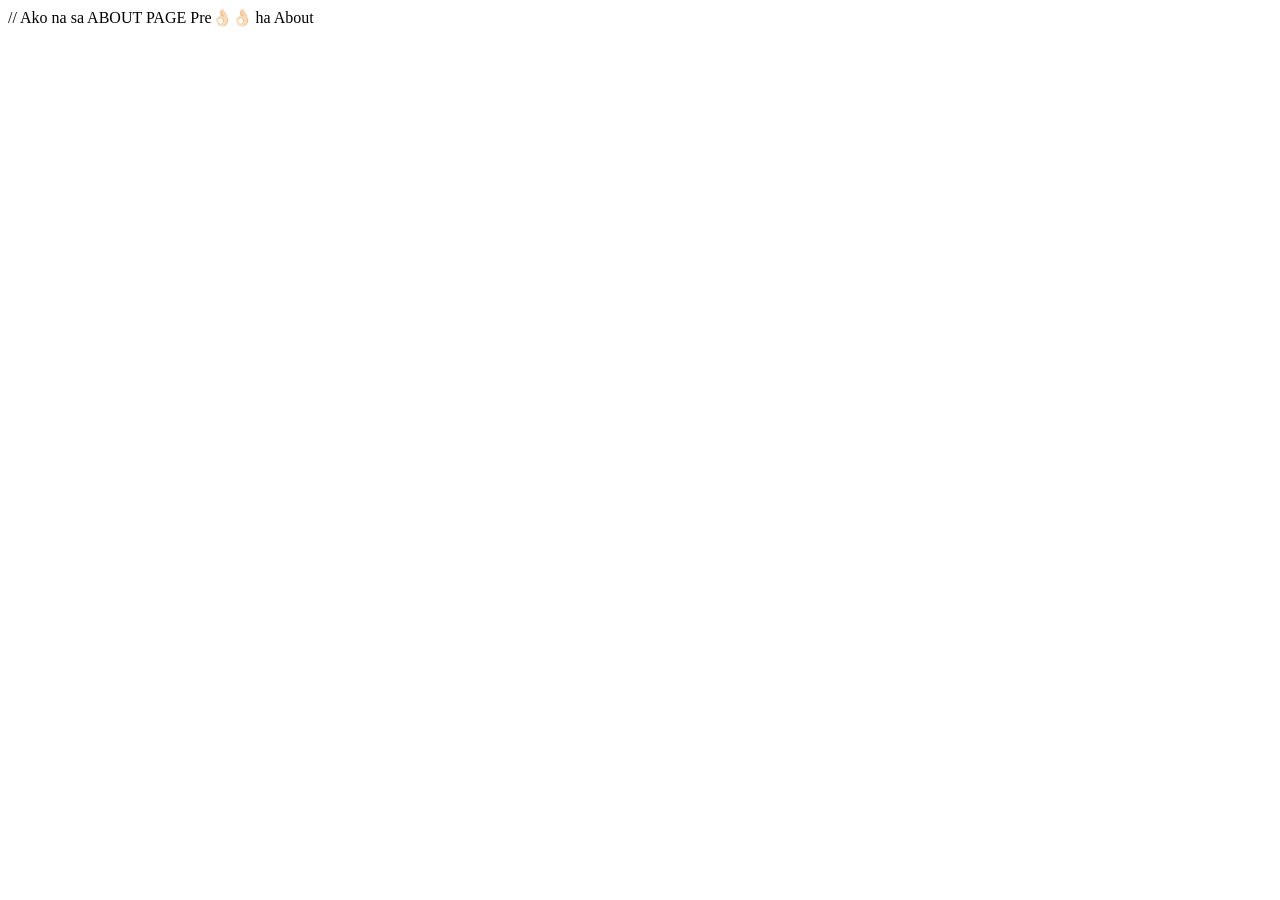
==== about.html @ 109a1067 "minor tweaks" ====
<!DOCTYPE html>
<html lang="en">
<head>
    <meta charset="UTF-8">
    <meta name="viewport" content="width=device-width, initial-scale=1.0">
    <title>About</title>
</head>
// Ako na sa ABOUT PAGE Pre👌🏻👌🏻 ha
<body>
    About
</body>
</html>
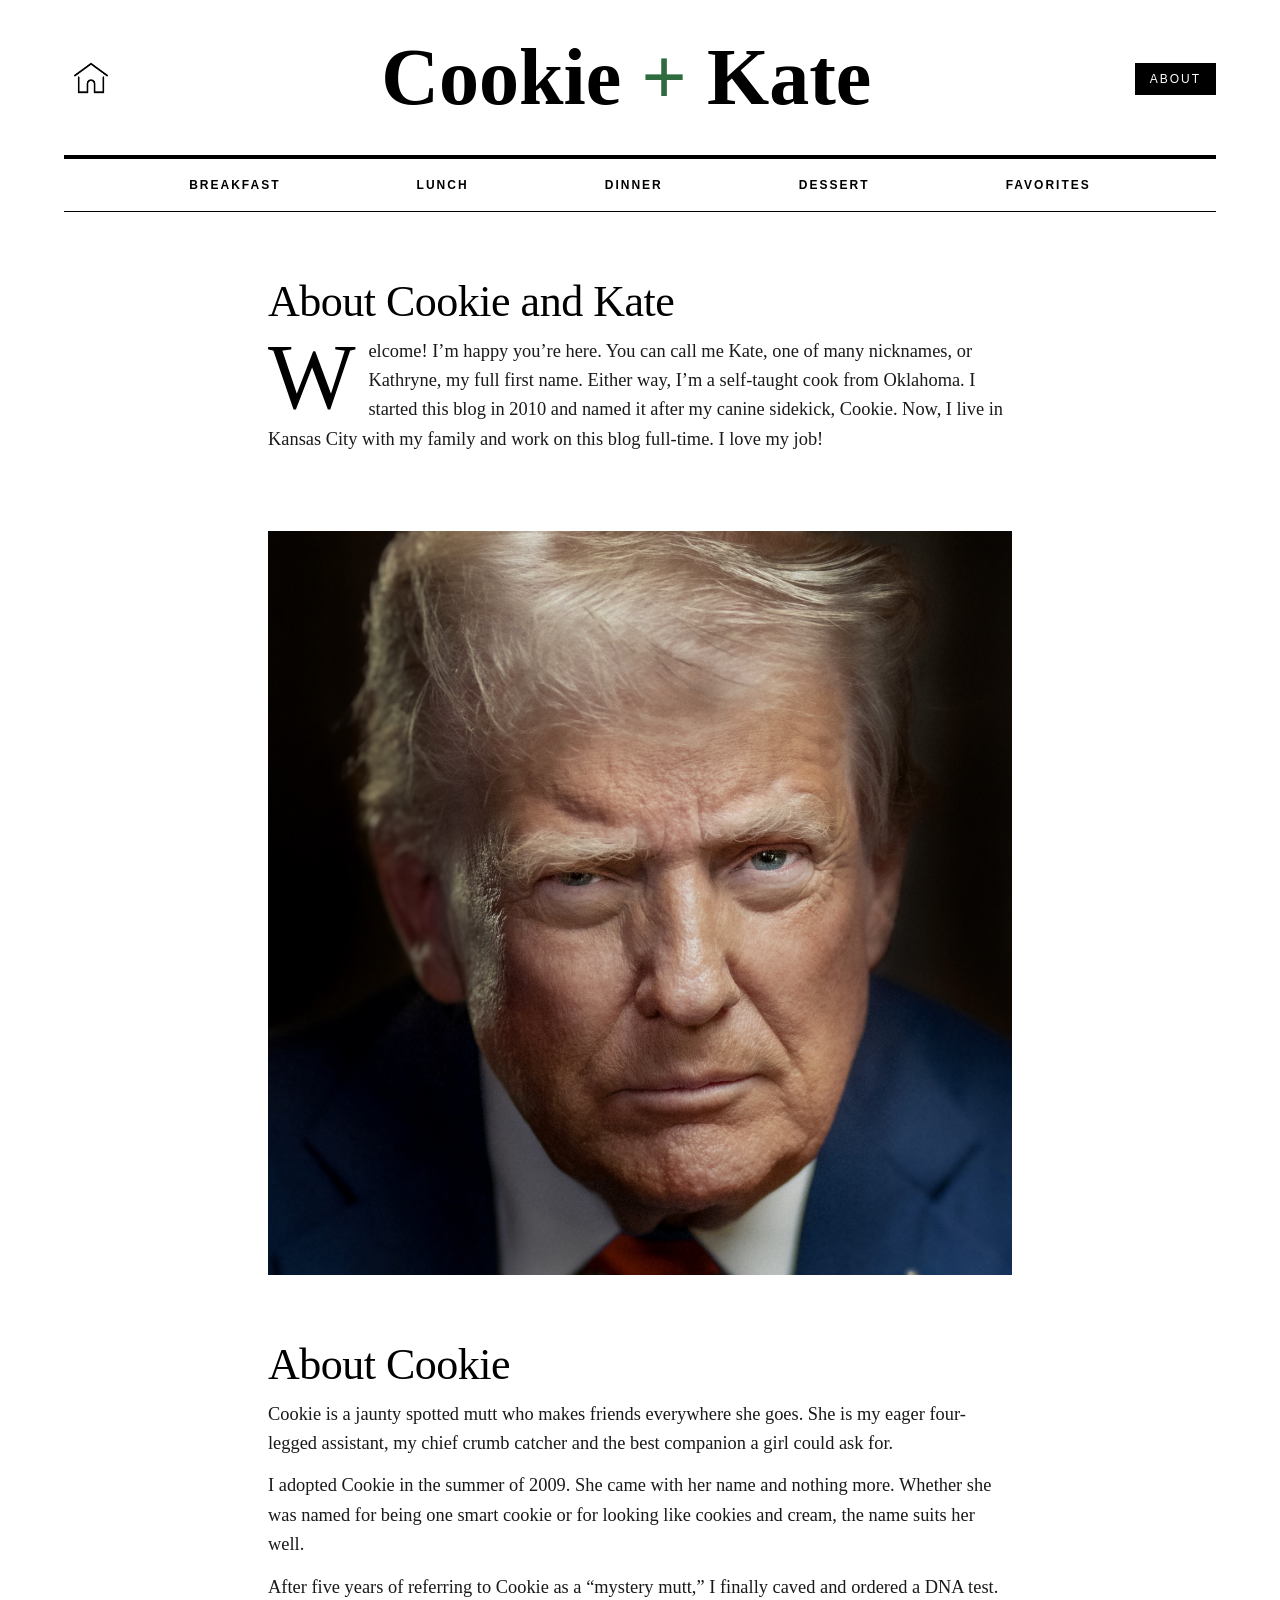
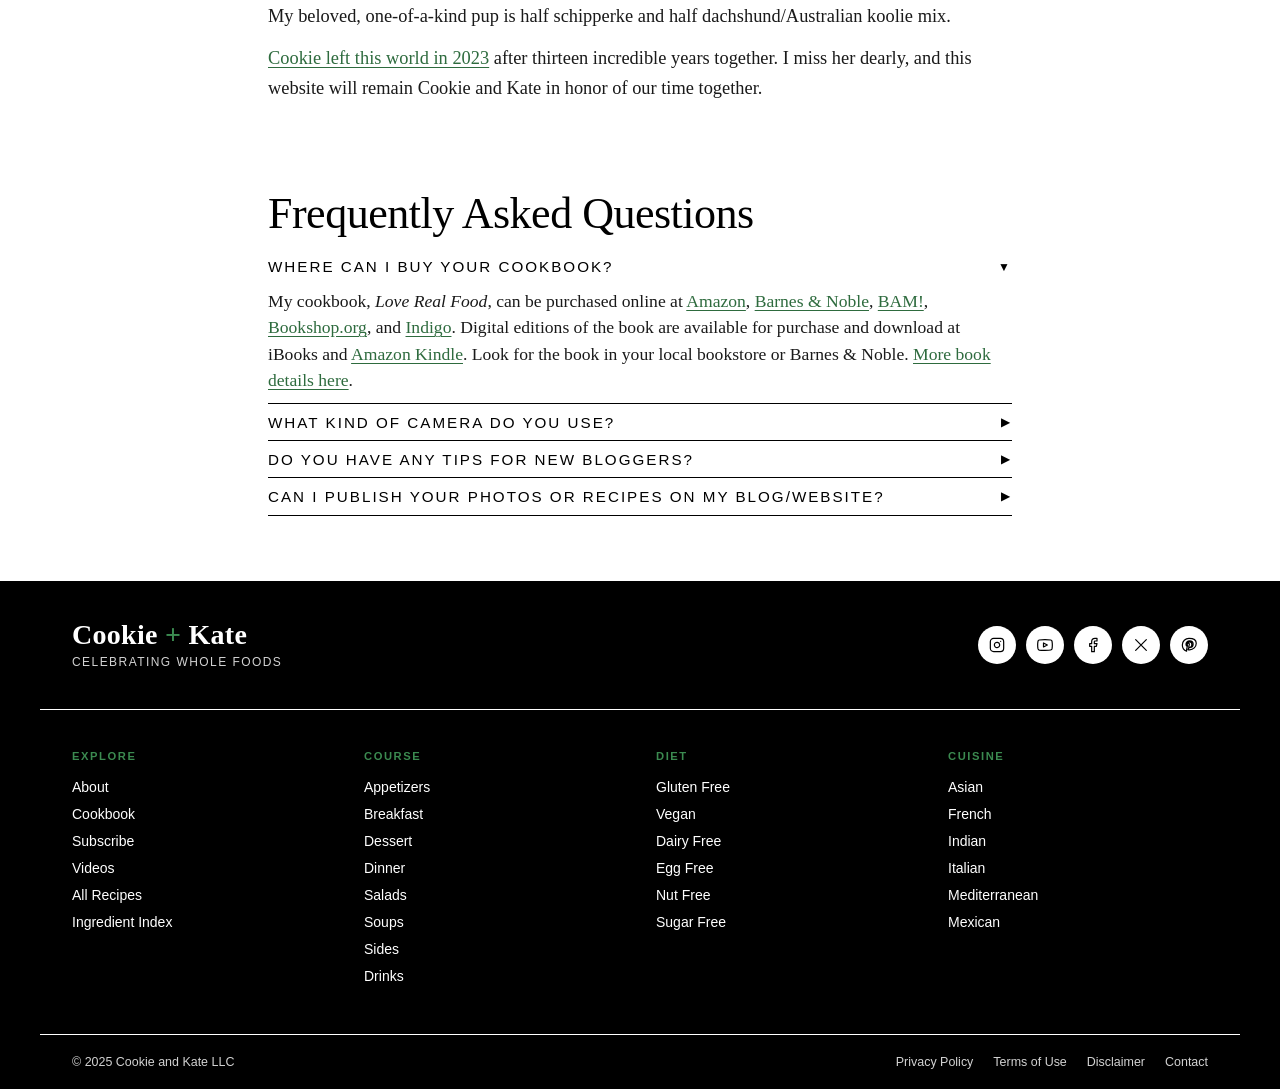
==== commit c3b22dd0: "Created about page, including the styles" ====
--- a/about.html
+++ b/about.html
@@ -4,9 +4,228 @@
     <meta charset="UTF-8">
     <meta name="viewport" content="width=device-width, initial-scale=1.0">
     <title>About</title>
+    <link rel="stylesheet" href="style.css">
+    <link rel="stylesheet" href="about.css">
+    <script src="script.js" defer></script>
 </head>
-// Ako na sa ABOUT PAGE Pre👌🏻👌🏻 ha
 <body>
-    About
+    <nav>
+        <div>
+            <div class="upper">
+                <div class="left">
+                    <img class="mobile-menu icon" src="/assets/icons/menu.png">
+                    <a href="/index.html">
+                        <img class="home-btn icon" src="/assets/icons/home.png">
+                    </a>
+                </div>
+                <a href="/index.html">
+                    <div class="title serif">Cookie <span>+</span> Kate</div>
+                </a>
+                <div class="right">
+                    <a class="button about-btn" href="about.html">About</a>
+                </div>
+            </div>
+            <div class="lower sans-serif">
+                <a href="#">Breakfast</a>
+                <a href="#">Lunch</a>
+                <a href="#">Dinner</a>
+                <a href="#">Dessert</a>
+                <a href="#">Favorites</a>
+                <div class="mobile-dropdown">
+                    <a href="#">About</a>
+                    <a href="#">Breakfast</a>
+                    <a href="#">Lunch</a>
+                    <a href="#">Dinner</a>
+                    <a href="#">Dessert</a>
+                    <a href="#">Favorites</a>
+                    <span></span>
+                </div>
+            </div>
+        </div>
+    </nav>
+
+    <main class="about-page-wrapper">
+        <section class="about-main-section">
+            <h1 class="serif about-heading">About Cookie and Kate</h1>
+            <p class="body-text about-intro">
+                <span class="about-dropcap">W</span>elcome! I’m happy you’re here. You can call me Kate, one of many nicknames, or Kathryne, my full first name. Either way, I’m a self-taught cook from Oklahoma. I started this blog in 2010 and named it after my canine sidekick, Cookie. Now, I live in Kansas City with my family and work on this blog full-time. I love my job!
+            </p>
+        </section>
+
+        <img src="assets/images/trump.jpg">
+
+        <section class="about-main-section">
+            <h2 class="serif about-heading">About Cookie</h2>
+            <p class="body-text">Cookie is a jaunty spotted mutt who makes friends everywhere she goes. She is my eager four-legged assistant, my chief crumb catcher and the best companion a girl could ask for.</p>
+            <p class="body-text">I adopted Cookie in the summer of 2009. She came with her name and nothing more. Whether she was named for being one smart cookie or for looking like cookies and cream, the name suits her well.</p>
+            <p class="body-text">After five years of referring to Cookie as a “mystery mutt,” I finally caved and ordered a DNA test. My beloved, one-of-a-kind pup is half schipperke and half dachshund/Australian koolie mix.</p>
+            <p class="body-text">
+                <a href="#" class="about-green-link">Cookie left this world in 2023</a> after thirteen incredible years together. I miss her dearly, and this website will remain Cookie and Kate in honor of our time together.
+            </p>
+        </section>
+
+        <section class="about-main-section faq-container">
+            <h2 class="serif about-heading">Frequently Asked Questions</h2>
+            
+            <div class="faq-item">
+                <details open>
+                    <summary class="sans-serif faq-header">
+                        Where can I buy your cookbook?
+                        <span class="faq-icon">▼</span>
+                    </summary>
+                    <div class="faq-content body-text">
+                        My cookbook, <em>Love Real Food</em>, can be purchased online at 
+                        <a href="#" class="about-green-link">Amazon</a>, 
+                        <a href="#" class="about-green-link">Barnes & Noble</a>, 
+                        <a href="#" class="about-green-link">BAM!</a>, 
+                        <a href="#" class="about-green-link">Bookshop.org</a>, and 
+                        <a href="#" class="about-green-link">Indigo</a>. 
+                        Digital editions of the book are available for purchase and download at iBooks and 
+                        <a href="#" class="about-green-link">Amazon Kindle</a>. 
+                        Look for the book in your local bookstore or Barnes & Noble. 
+                        <a href="#" class="about-green-link">More book details here</a>.
+                    </div>
+                </details>
+            </div>
+
+            <div class="faq-item">
+                <details>
+                    <summary class="sans-serif faq-header">
+                        What kind of camera do you use?
+                        <span class="faq-icon">▶</span>
+                    </summary>
+                    <div class="faq-content body-text">
+                        I use a professional DSLR camera setup with high-quality prime lenses to capture recipe details.
+                    </div>
+                </details>
+            </div>
+
+            <div class="faq-item">
+                <details>
+                    <summary class="sans-serif faq-header">
+                        Do you have any tips for new bloggers?
+                        <span class="faq-icon">▶</span>
+                    </summary>
+                    <div class="faq-content body-text">
+                        Focus on creating high-quality, authentic content and understanding SEO basics early on!
+                    </div>
+                </details>
+            </div>
+
+            <div class="faq-item">
+                <details>
+                    <summary class="sans-serif faq-header">
+                        Can I publish your photos or recipes on my blog/website?
+                        <span class="faq-icon">▶</span>
+                    </summary>
+                    <div class="faq-content body-text">
+                        Please review our terms of use before republishing content. Generally, an clear link back with credit is required.
+                    </div>
+                </details>
+            </div>
+        </section>
+    </main>
+
+    <footer class="site-footer">
+        <div class="footer-top">
+            <div class="footer-brand">
+                <a href="/" class="footer-logo">Cookie <span class="footer-logo-plus">+</span> Kate</a>
+                <p class="footer-tagline">Celebrating whole foods</p>
+            </div>
+
+            <div class="footer-social">
+                <a href="https://instagram.com" class="social-link" aria-label="Instagram">
+                    <svg xmlns="http://www.w3.org/2000/svg" viewBox="0 0 24 24" fill="none" stroke="currentColor" stroke-width="1.8" stroke-linecap="round" stroke-linejoin="round">
+                    <rect x="2" y="2" width="20" height="20" rx="5" ry="5"/>
+                    <path d="M16 11.37A4 4 0 1 1 12.63 8 4 4 0 0 1 16 11.37z"/>
+                    <line x1="17.5" y1="6.5" x2="17.51" y2="6.5"/>
+                    </svg>
+                </a>
+                <a href="https://youtube.com" class="social-link" aria-label="YouTube">
+                    <svg xmlns="http://www.w3.org/2000/svg" viewBox="0 0 24 24" fill="none" stroke="currentColor" stroke-width="1.8" stroke-linecap="round" stroke-linejoin="round">
+                    <path d="M22.54 6.42a2.78 2.78 0 0 0-1.95-1.96C18.88 4 12 4 12 4s-6.88 0-8.59.46A2.78 2.78 0 0 0 1.46 6.42 29 29 0 0 0 1 12a29 29 0 0 0 .46 5.58A2.78 2.78 0 0 0 3.41 19.6C5.12 20 12 20 12 20s6.88 0 8.59-.46a2.78 2.78 0 0 0 1.95-1.95A29 29 0 0 0 23 12a29 29 0 0 0-.46-5.58z"/>
+                    <polygon points="9.75 15.02 15.5 12 9.75 8.98 9.75 15.02"/>
+                    </svg>
+                </a>
+                <a href="https://facebook.com" class="social-link" aria-label="Facebook">
+                    <svg xmlns="http://www.w3.org/2000/svg" viewBox="0 0 24 24" fill="none" stroke="currentColor" stroke-width="1.8" stroke-linecap="round" stroke-linejoin="round">
+                    <path d="M18 2h-3a5 5 0 0 0-5 5v3H7v4h3v8h4v-8h3l1-4h-4V7a1 1 0 0 1 1-1h3z"/>
+                    </svg>
+                </a>
+                <a href="https://x.com" class="social-link" aria-label="X / Twitter">
+                    <svg xmlns="http://www.w3.org/2000/svg" viewBox="0 0 24 24" fill="none" stroke="currentColor" stroke-width="1.8" stroke-linecap="round" stroke-linejoin="round">
+                    <path d="M4 4l16 16M20 4 4 20"/>
+                    </svg>
+                </a>
+                <a href="https://pinterest.com" class="social-link" aria-label="Pinterest">
+                    <svg xmlns="http://www.w3.org/2000/svg" viewBox="0 0 24 24" fill="none" stroke="currentColor" stroke-width="1.8" stroke-linecap="round" stroke-linejoin="round">
+                    <path d="M12 2C6.48 2 2 6.48 2 12c0 4.24 2.65 7.86 6.39 9.29-.09-.78-.17-1.98.04-2.83.18-.76 1.22-5.17 1.22-5.17s-.31-.62-.31-1.54c0-1.45.84-2.53 1.88-2.53.89 0 1.32.67 1.32 1.47 0 .9-.57 2.24-.87 3.48-.25 1.04.52 1.88 1.54 1.88 1.85 0 3.1-2.37 3.1-5.18 0-2.14-1.44-3.64-3.5-3.64-2.38 0-3.78 1.79-3.78 3.63 0 .72.28 1.49.62 1.91a.25.25 0 0 1 .06.24l-.23.95c-.04.15-.12.18-.28.11-1.04-.49-1.69-2.02-1.69-3.25 0-2.64 1.92-5.07 5.53-5.07 2.9 0 5.16 2.07 5.16 4.83 0 2.88-1.81 5.19-4.33 5.19-.85 0-1.64-.44-1.91-.96l-.52 1.95c-.19.72-.69 1.62-1.03 2.17.78.24 1.6.37 2.46.37 5.52 0 10-4.48 10-10S17.52 2 12 2z"/>
+                    </svg>
+                </a>
+            </div>
+        </div>
+        
+        <div class="footer-nav">
+            <div class="footer-nav-col">
+                <h4 class="footer-nav-heading">Explore</h4>
+                <ul>
+                    <li><a href="/about/">About</a></li>
+                    <li><a href="/love-real-food-cookbook/">Cookbook</a></li>
+                    <li><a href="/subscribe/">Subscribe</a></li>
+                    <li><a href="/videos/">Videos</a></li>
+                    <li><a href="/category/food-recipes/">All Recipes</a></li>
+                    <li><a href="/ingredient-index/">Ingredient Index</a></li>
+                </ul>
+            </div>
+
+            <div class="footer-nav-col">
+                <h4 class="footer-nav-heading">Course</h4>
+                <ul>
+                    <li><a href="/category/food-recipes/appetizers/">Appetizers</a></li>
+                    <li><a href="/category/food-recipes/breakfast/">Breakfast</a></li>
+                    <li><a href="/category/food-recipes/dessert/">Dessert</a></li>
+                    <li><a href="/category/food-recipes/entrees/">Dinner</a></li>
+                    <li><a href="/category/food-recipes/salads/">Salads</a></li>
+                    <li><a href="/category/food-recipes/soups-and-stews/">Soups</a></li>
+                    <li><a href="/category/food-recipes/side-dishes/">Sides</a></li>
+                    <li><a href="/category/food-recipes/drinks/">Drinks</a></li>
+                </ul>
+            </div>
+
+            <div class="footer-nav-col">
+                <h4 class="footer-nav-heading">Diet</h4>
+                <ul>
+                    <li><a href="/category/food-recipes/gluten-free/">Gluten Free</a></li>
+                    <li><a href="/category/food-recipes/vegan/">Vegan</a></li>
+                    <li><a href="/category/food-recipes/dairy-free/">Dairy Free</a></li>
+                    <li><a href="/category/food-recipes/egg-free-lactovegetarian/">Egg Free</a></li>
+                    <li><a href="/category/food-recipes/nut-free/">Nut Free</a></li>
+                    <li><a href="/category/food-recipes/naturally-sweetened/">Sugar Free</a></li>
+                </ul>
+            </div>
+
+            <div class="footer-nav-col">
+                <h4 class="footer-nav-heading">Cuisine</h4>
+                <ul>
+                    <li><a href="/category/vegetarian-asian-recipes/">Asian</a></li>
+                    <li><a href="/category/french/">French</a></li>
+                    <li><a href="/category/vegetarian-indian-recipes/">Indian</a></li>
+                    <li><a href="/category/vegetarian-italian-recipes/">Italian</a></li>
+                    <li><a href="/category/greek-vegetarian-recipes/">Mediterranean</a></li>
+                    <li><a href="/category/vegetarian-mexican-recipes/">Mexican</a></li>
+                </ul>
+            </div>
+        </div>
+
+        <div class="footer-bottom">
+            <p class="footer-copyright">&copy; 2025 Cookie and Kate LLC</p>
+            <nav class="footer-legal">
+                <a href="/privacy-policy/">Privacy Policy</a>
+                <a href="/terms-of-use/">Terms of Use</a>
+                <a href="/disclaimer/">Disclaimer</a>
+                <a href="/contact/">Contact</a>
+            </nav>
+        </div>
+    </footer>
 </body>
 </html>
--- a/style.css
+++ b/style.css
@@ -0,0 +1,10 @@
+@import url(css/globals.css);
+@import url(css/nav.css);
+@import url(css/homepage.css);
+@import url(css/footer.css);
+@import url(/css/reponsiveness.css);
+@import url(css/about.css);
+
+script, style {
+    display: none !important;
+}
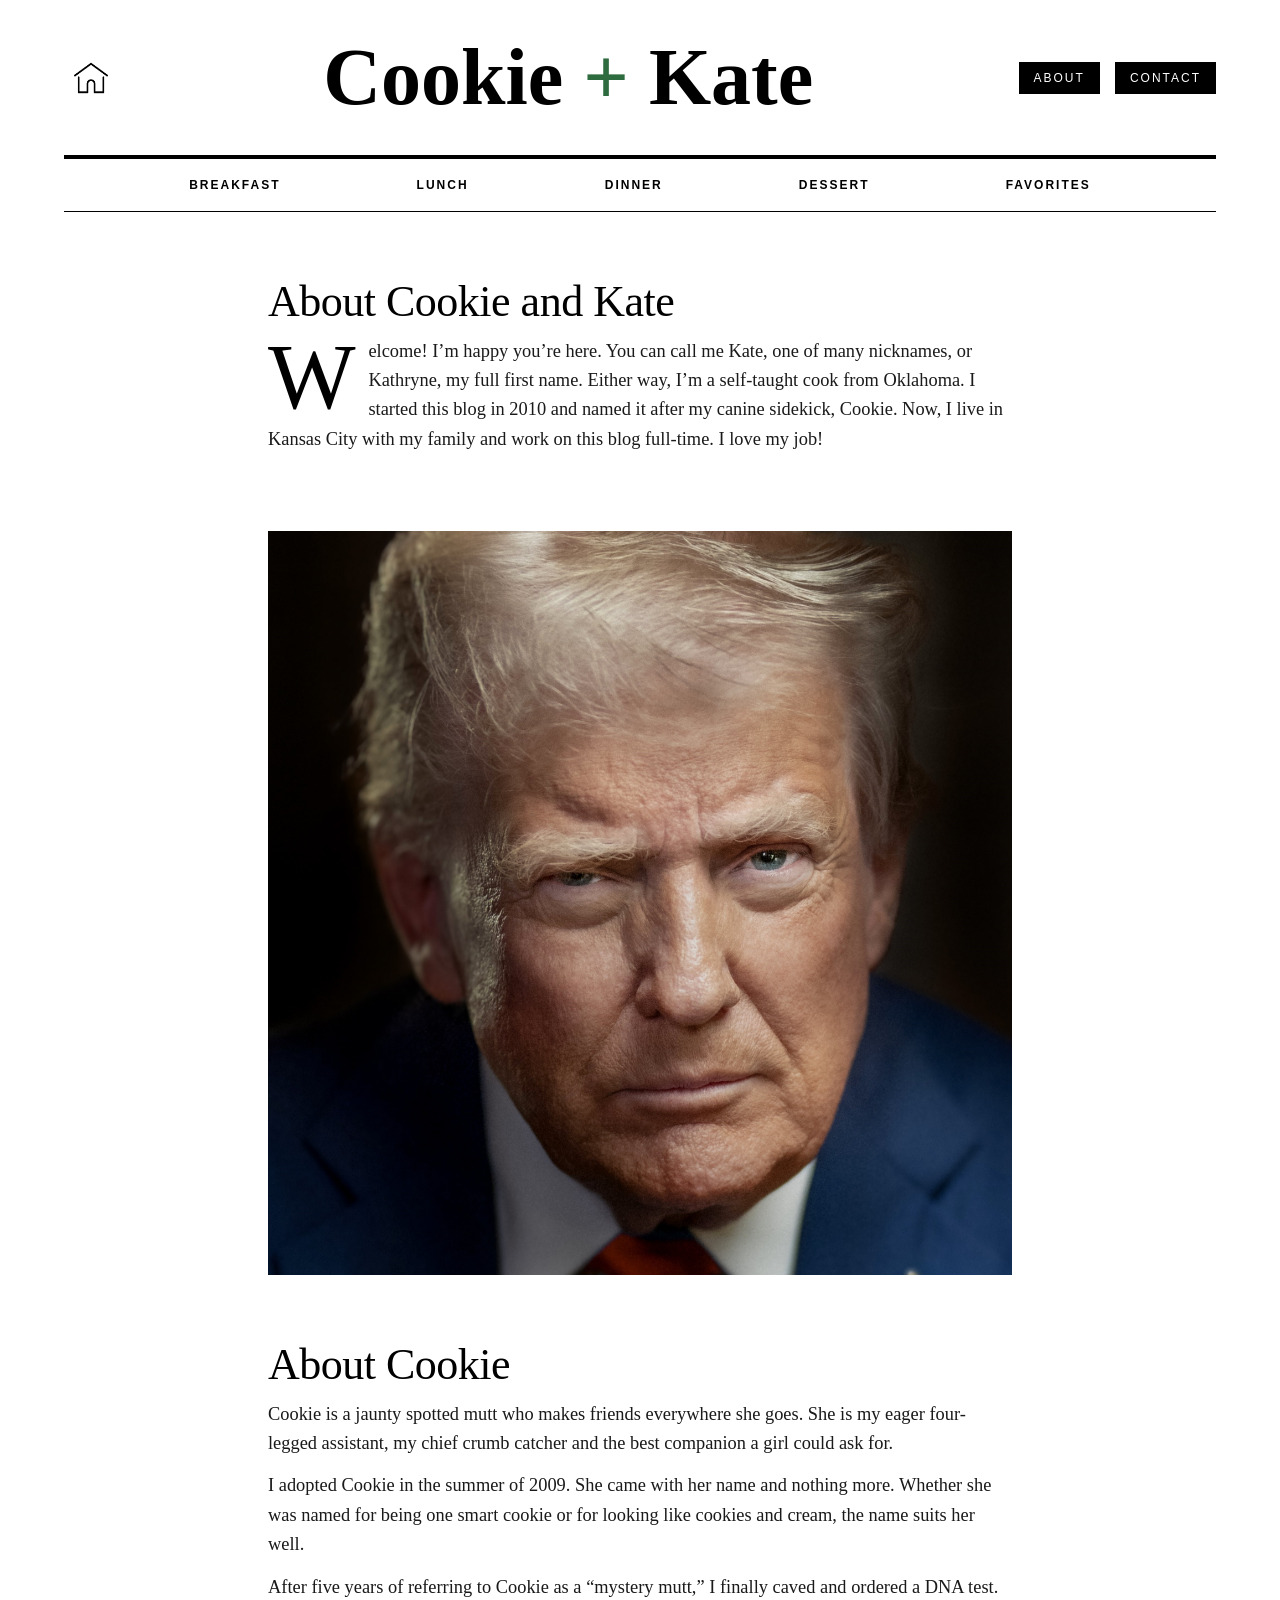
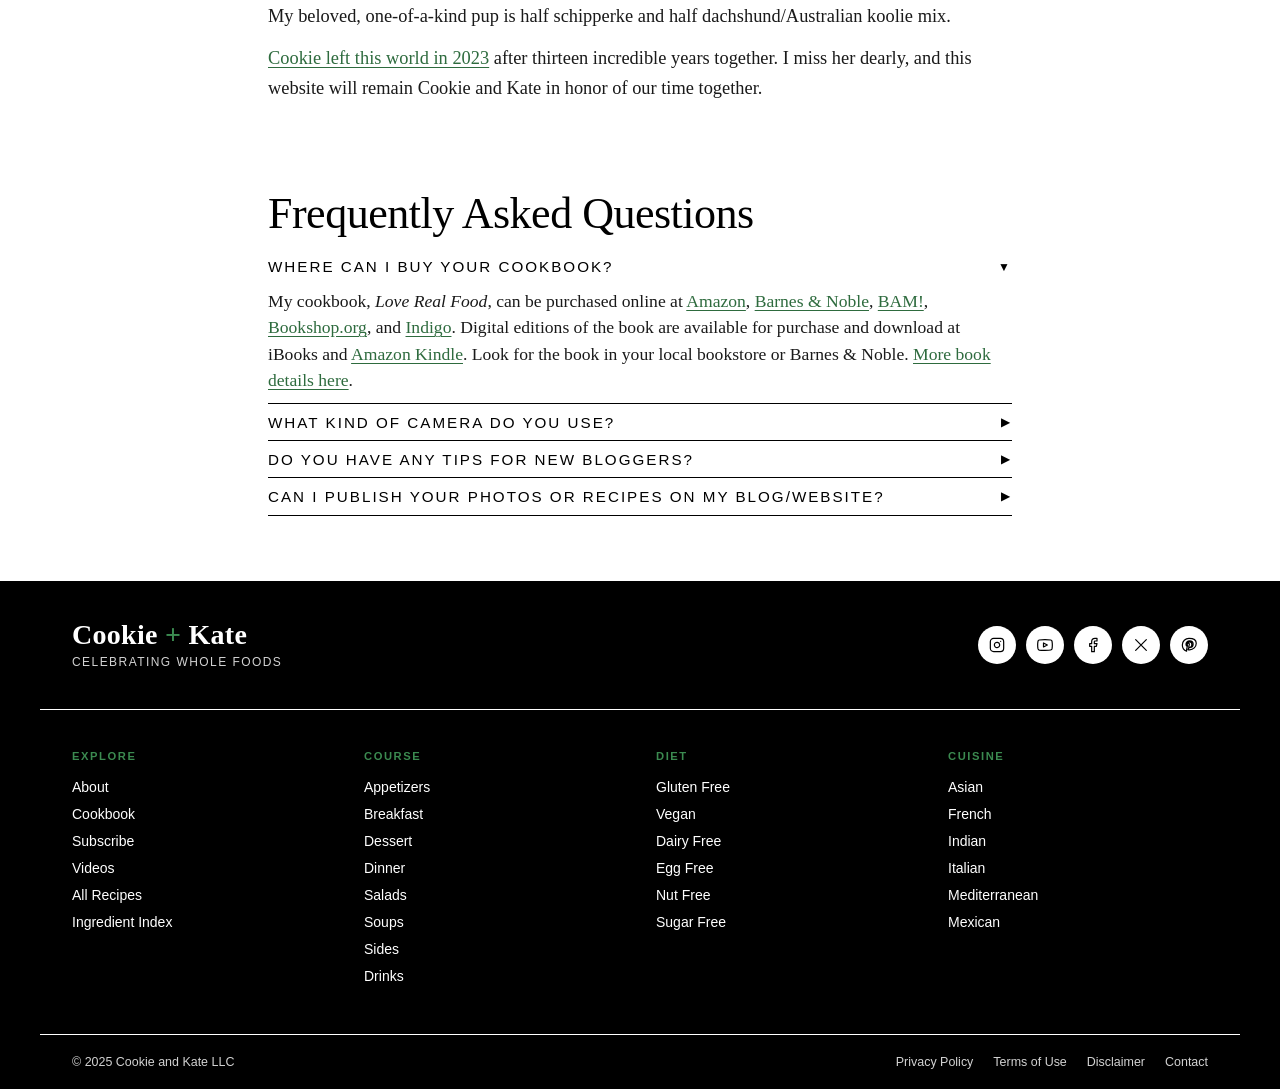
==== commit ded973e7: "Added a contact page and button" ====
--- a/about.html
+++ b/about.html
@@ -13,16 +13,17 @@
         <div>
             <div class="upper">
                 <div class="left">
-                    <img class="mobile-menu icon" src="/assets/icons/menu.png">
-                    <a href="/index.html">
-                        <img class="home-btn icon" src="/assets/icons/home.png">
+                    <img class="mobile-menu icon" src="assets/icons/menu.png">
+                    <a href="index.html">
+                        <img class="home-btn icon" src="assets/icons/home.png">
                     </a>
                 </div>
-                <a href="/index.html">
+                <a href="index.html">
                     <div class="title serif">Cookie <span>+</span> Kate</div>
                 </a>
                 <div class="right">
                     <a class="button about-btn" href="about.html">About</a>
+                    <a class="button contact-btn" href="contact.html">Contact</a>
                 </div>
             </div>
             <div class="lower sans-serif">
@@ -32,7 +33,8 @@
                 <a href="#">Dessert</a>
                 <a href="#">Favorites</a>
                 <div class="mobile-dropdown">
-                    <a href="#">About</a>
+                    <a href="about.html">About</a>
+                    <a href="contact.html">Contact</a>
                     <a href="#">Breakfast</a>
                     <a href="#">Lunch</a>
                     <a href="#">Dinner</a>
--- a/style.css
+++ b/style.css
@@ -2,8 +2,9 @@
 @import url(css/nav.css);
 @import url(css/homepage.css);
 @import url(css/footer.css);
-@import url(/css/reponsiveness.css);
+@import url(css/reponsiveness.css);
 @import url(css/about.css);
+@import url(css/contact.css);
 
 script, style {
     display: none !important;
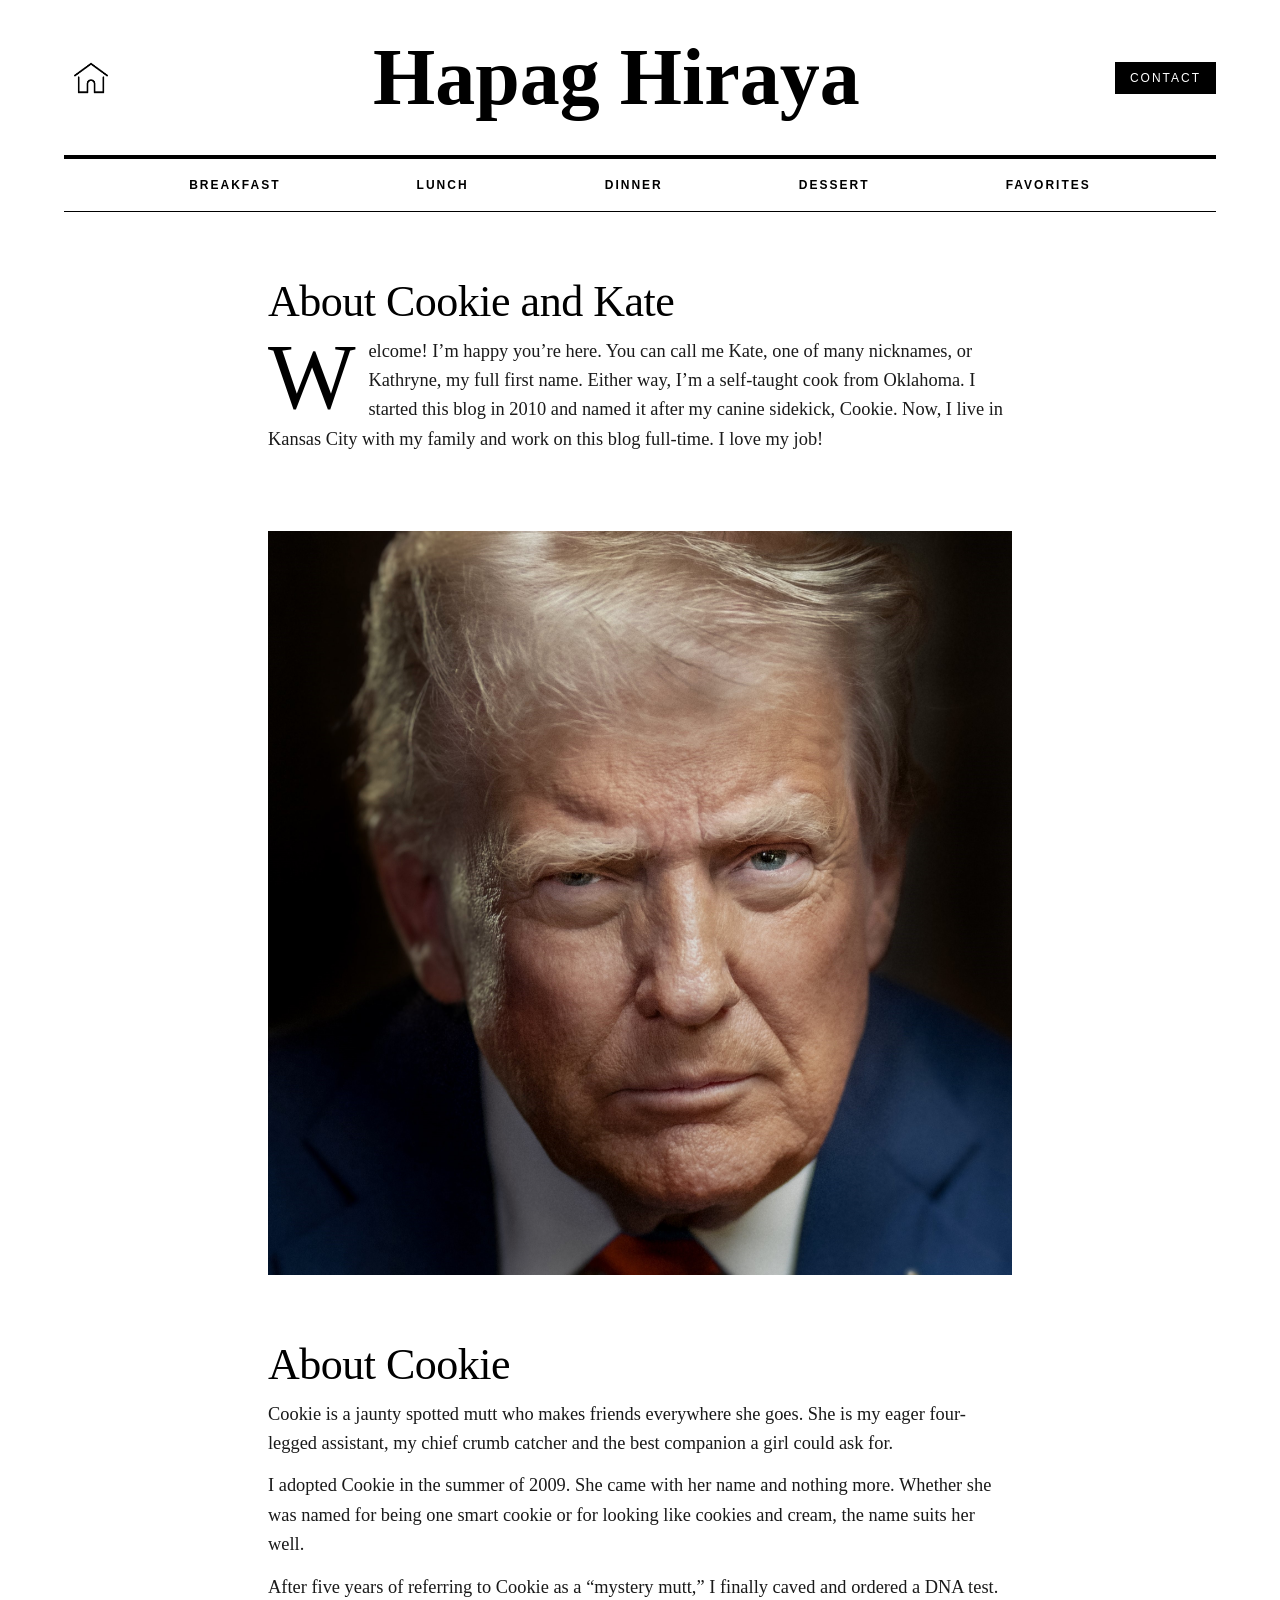
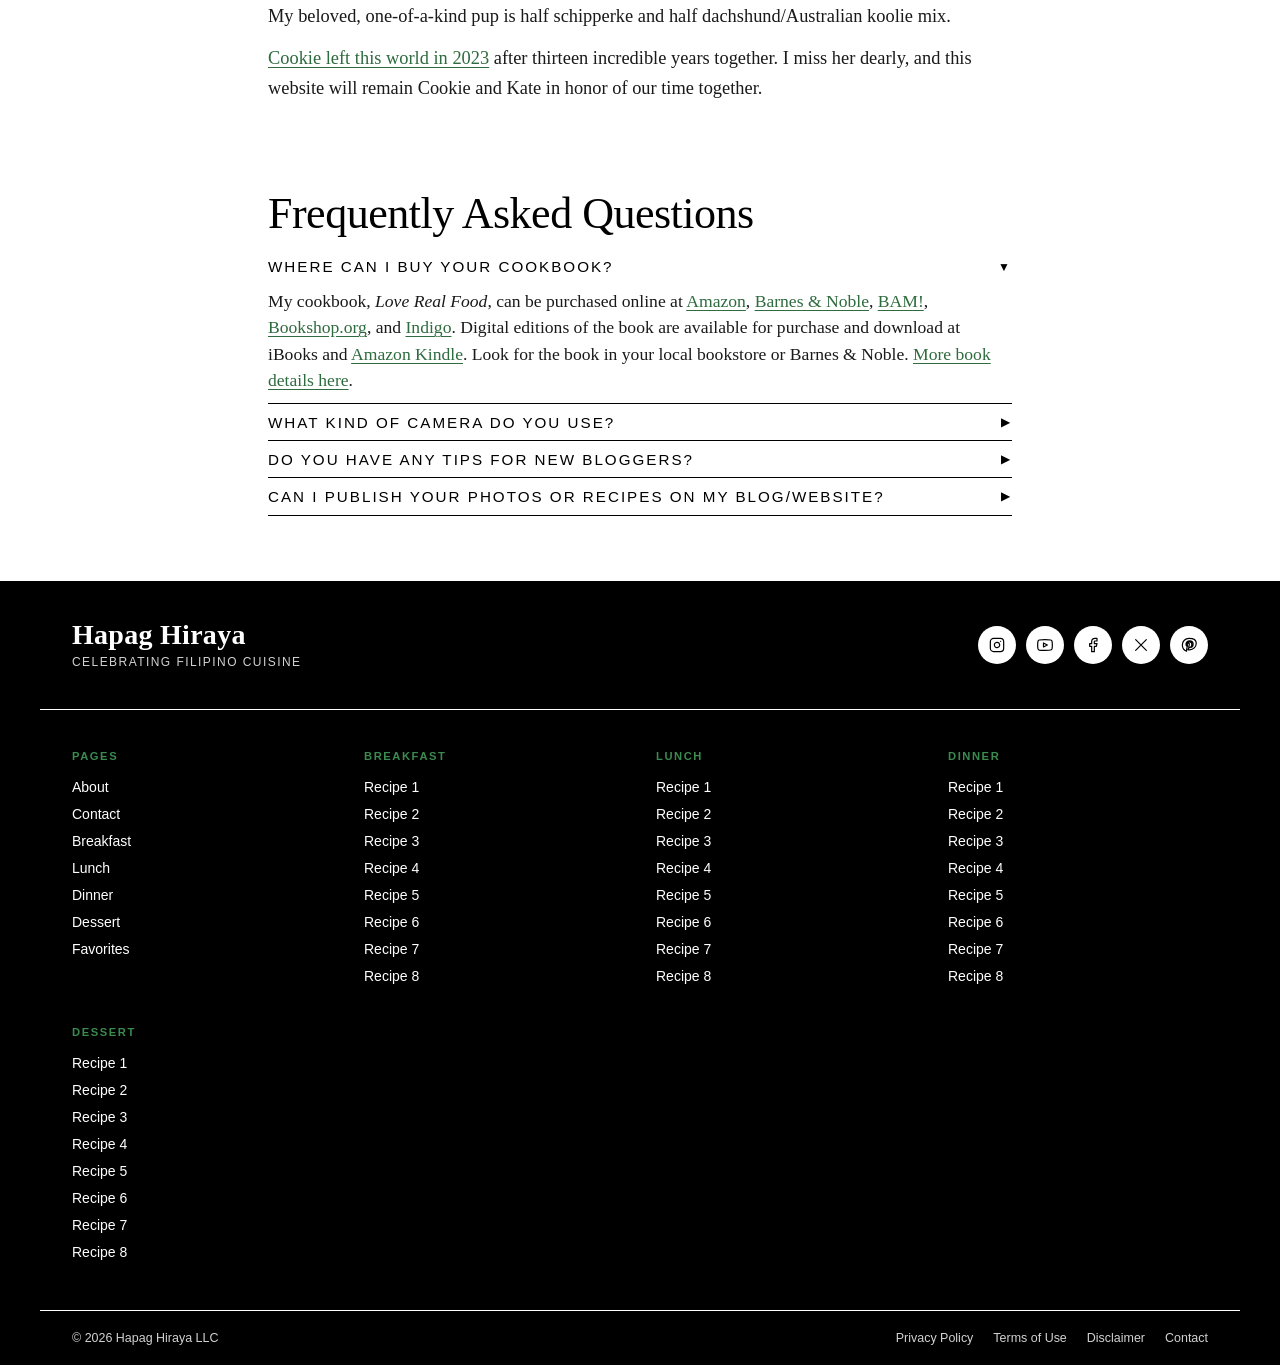
==== commit 05eb215f: "fix media queries placement" ====
--- a/about.html
+++ b/about.html
@@ -3,43 +3,42 @@
 <head>
     <meta charset="UTF-8">
     <meta name="viewport" content="width=device-width, initial-scale=1.0">
-    <title>About</title>
-    <link rel="stylesheet" href="style.css">
-    <link rel="stylesheet" href="about.css">
-    <script src="script.js" defer></script>
+    <title>Itec50 Final Project - About</title>
+    <link rel="stylesheet" href="/style.css">
+    <link rel="stylesheet" href="/css/about.css">
 </head>
 <body>
     <nav>
         <div>
             <div class="upper">
                 <div class="left">
-                    <img class="mobile-menu icon" src="assets/icons/menu.png">
-                    <a href="index.html">
-                        <img class="home-btn icon" src="assets/icons/home.png">
+                    <img class="mobile-menu icon" src="/assets/icons/menu.png">
+                    <a href="/index.html">
+                        <img class="home-btn icon" src="/assets/icons/home.png">
                     </a>
                 </div>
-                <a href="index.html">
-                    <div class="title serif">Cookie <span>+</span> Kate</div>
+                <a href="/index.html">
+                    <div class="title serif">Hapag <span></span>Hiraya</div>
                 </a>
                 <div class="right">
-                    <a class="button about-btn" href="about.html">About</a>
-                    <a class="button contact-btn" href="contact.html">Contact</a>
+                    <!-- <a class="button about-btn" href="about.html">About</a> -->
+                    <a class="button contact-btn" href="/contact.html">Contact</a>
                 </div>
             </div>
             <div class="lower sans-serif">
-                <a href="#">Breakfast</a>
-                <a href="#">Lunch</a>
-                <a href="#">Dinner</a>
-                <a href="#">Dessert</a>
-                <a href="#">Favorites</a>
+                <a href="/pages/breakfast/breakfast.html">Breakfast</a>
+                <a href="/pages/lunch/lunch.html">Lunch</a>
+                <a href="/pages/dinner/dinner.html">Dinner</a>
+                <a href="/pages/dessert/dessert.html">Dessert</a>
+                <a href="/pages/favorites/favorites.html">Favorites</a>
                 <div class="mobile-dropdown">
-                    <a href="about.html">About</a>
-                    <a href="contact.html">Contact</a>
-                    <a href="#">Breakfast</a>
-                    <a href="#">Lunch</a>
-                    <a href="#">Dinner</a>
-                    <a href="#">Dessert</a>
-                    <a href="#">Favorites</a>
+                    <a href="/about.html">About</a>
+                    <a href="/contact.html">Contact</a>
+                    <a href="/pages/breakfast/breakfast.html">Breakfast</a>
+                    <a href="/pages/lunch/lunch.html">Lunch</a>
+                    <a href="/pages/dinner/dinner.html">Dinner</a>
+                    <a href="/pages/dessert/dessert.html">Dessert</a>
+                    <a href="/pages/favorites/favorites.html">Favorites</a>
                     <span></span>
                 </div>
             </div>
@@ -131,10 +130,9 @@
     <footer class="site-footer">
         <div class="footer-top">
             <div class="footer-brand">
-                <a href="/" class="footer-logo">Cookie <span class="footer-logo-plus">+</span> Kate</a>
-                <p class="footer-tagline">Celebrating whole foods</p>
-            </div>
-
+                <a href="/index.html" class="footer-logo">Hapag <span class="footer-logo-plus"></span>Hiraya</a>
+                <p class="footer-tagline">Celebrating Filipino Cuisine</p>
+            </div>
             <div class="footer-social">
                 <a href="https://instagram.com" class="social-link" aria-label="Instagram">
                     <svg xmlns="http://www.w3.org/2000/svg" viewBox="0 0 24 24" fill="none" stroke="currentColor" stroke-width="1.8" stroke-linecap="round" stroke-linejoin="round">
@@ -166,68 +164,82 @@
                 </a>
             </div>
         </div>
-        
         <div class="footer-nav">
             <div class="footer-nav-col">
-                <h4 class="footer-nav-heading">Explore</h4>
-                <ul>
-                    <li><a href="/about/">About</a></li>
-                    <li><a href="/love-real-food-cookbook/">Cookbook</a></li>
-                    <li><a href="/subscribe/">Subscribe</a></li>
-                    <li><a href="/videos/">Videos</a></li>
-                    <li><a href="/category/food-recipes/">All Recipes</a></li>
-                    <li><a href="/ingredient-index/">Ingredient Index</a></li>
-                </ul>
-            </div>
-
-            <div class="footer-nav-col">
-                <h4 class="footer-nav-heading">Course</h4>
-                <ul>
-                    <li><a href="/category/food-recipes/appetizers/">Appetizers</a></li>
-                    <li><a href="/category/food-recipes/breakfast/">Breakfast</a></li>
-                    <li><a href="/category/food-recipes/dessert/">Dessert</a></li>
-                    <li><a href="/category/food-recipes/entrees/">Dinner</a></li>
-                    <li><a href="/category/food-recipes/salads/">Salads</a></li>
-                    <li><a href="/category/food-recipes/soups-and-stews/">Soups</a></li>
-                    <li><a href="/category/food-recipes/side-dishes/">Sides</a></li>
-                    <li><a href="/category/food-recipes/drinks/">Drinks</a></li>
-                </ul>
-            </div>
-
-            <div class="footer-nav-col">
-                <h4 class="footer-nav-heading">Diet</h4>
-                <ul>
-                    <li><a href="/category/food-recipes/gluten-free/">Gluten Free</a></li>
-                    <li><a href="/category/food-recipes/vegan/">Vegan</a></li>
-                    <li><a href="/category/food-recipes/dairy-free/">Dairy Free</a></li>
-                    <li><a href="/category/food-recipes/egg-free-lactovegetarian/">Egg Free</a></li>
-                    <li><a href="/category/food-recipes/nut-free/">Nut Free</a></li>
-                    <li><a href="/category/food-recipes/naturally-sweetened/">Sugar Free</a></li>
-                </ul>
-            </div>
-
-            <div class="footer-nav-col">
-                <h4 class="footer-nav-heading">Cuisine</h4>
-                <ul>
-                    <li><a href="/category/vegetarian-asian-recipes/">Asian</a></li>
-                    <li><a href="/category/french/">French</a></li>
-                    <li><a href="/category/vegetarian-indian-recipes/">Indian</a></li>
-                    <li><a href="/category/vegetarian-italian-recipes/">Italian</a></li>
-                    <li><a href="/category/greek-vegetarian-recipes/">Mediterranean</a></li>
-                    <li><a href="/category/vegetarian-mexican-recipes/">Mexican</a></li>
-                </ul>
-            </div>
-        </div>
-
+                <h4 class="footer-nav-heading">Pages</h4>
+                <ul>
+                    <li><a href="/about.html">About</a></li>
+                    <li><a href="/contact.html">Contact</a></li>
+                    <li><a href="/pages/breakfast/breakfast.html">Breakfast</a></li>
+                    <li><a href="/pages/lunch/lunch.html">Lunch</a></li>
+                    <li><a href="/pages/dinner/dinner.html">Dinner</a></li>
+                    <li><a href="/pages/dessert/dessert.html">Dessert</a></li>
+                    <li><a href="/pages/favorites/favorites.html">Favorites</a></li>
+                </ul>
+            </div>
+            <div class="footer-nav-col">
+                <h4 class="footer-nav-heading">Breakfast</h4>
+                <ul>
+                    <li><a href="#">Recipe 1</a></li>
+                    <li><a href="#">Recipe 2</a></li>
+                    <li><a href="#">Recipe 3</a></li>
+                    <li><a href="#">Recipe 4</a></li>
+                    <li><a href="#">Recipe 5</a></li>
+                    <li><a href="#">Recipe 6</a></li>
+                    <li><a href="#">Recipe 7</a></li>
+                    <li><a href="#">Recipe 8</a></li>
+                </ul>
+            </div>
+            <div class="footer-nav-col">
+                <h4 class="footer-nav-heading">Lunch</h4>
+                <ul>
+                    <li><a href="#">Recipe 1</a></li>
+                    <li><a href="#">Recipe 2</a></li>
+                    <li><a href="#">Recipe 3</a></li>
+                    <li><a href="#">Recipe 4</a></li>
+                    <li><a href="#">Recipe 5</a></li>
+                    <li><a href="#">Recipe 6</a></li>
+                    <li><a href="#">Recipe 7</a></li>
+                    <li><a href="#">Recipe 8</a></li>
+                </ul>
+            </div>
+            <div class="footer-nav-col">
+                <h4 class="footer-nav-heading">Dinner</h4>
+                <ul>
+                    <li><a href="#">Recipe 1</a></li>
+                    <li><a href="#">Recipe 2</a></li>
+                    <li><a href="#">Recipe 3</a></li>
+                    <li><a href="#">Recipe 4</a></li>
+                    <li><a href="#">Recipe 5</a></li>
+                    <li><a href="#">Recipe 6</a></li>
+                    <li><a href="#">Recipe 7</a></li>
+                    <li><a href="#">Recipe 8</a></li>
+                </ul>
+            </div>
+            <div class="footer-nav-col">
+                <h4 class="footer-nav-heading">Dessert</h4>
+                <ul>
+                    <li><a href="#">Recipe 1</a></li>
+                    <li><a href="#">Recipe 2</a></li>
+                    <li><a href="#">Recipe 3</a></li>
+                    <li><a href="#">Recipe 4</a></li>
+                    <li><a href="#">Recipe 5</a></li>
+                    <li><a href="#">Recipe 6</a></li>
+                    <li><a href="#">Recipe 7</a></li>
+                    <li><a href="#">Recipe 8</a></li>
+                </ul>
+            </div>
+        </div>
         <div class="footer-bottom">
-            <p class="footer-copyright">&copy; 2025 Cookie and Kate LLC</p>
+            <p class="footer-copyright">&copy; 2026 Hapag Hiraya LLC</p>
             <nav class="footer-legal">
-                <a href="/privacy-policy/">Privacy Policy</a>
-                <a href="/terms-of-use/">Terms of Use</a>
-                <a href="/disclaimer/">Disclaimer</a>
-                <a href="/contact/">Contact</a>
+                <a href="#">Privacy Policy</a>
+                <a href="#">Terms of Use</a>
+                <a href="#">Disclaimer</a>
+                <a href="/contact.html">Contact</a>
             </nav>
         </div>
     </footer>
+    <script src="/script.js"></script>
 </body>
 </html>
--- a/style.css
+++ b/style.css
@@ -1,10 +1,6 @@
-@import url(css/globals.css);
-@import url(css/nav.css);
-@import url(css/homepage.css);
-@import url(css/footer.css);
-@import url(css/reponsiveness.css);
-@import url(css/about.css);
-@import url(css/contact.css);
+@import url(/css/globals.css);
+@import url(/css/nav.css);
+@import url(/css/footer.css);
 
 script, style {
     display: none !important;
--- a/css/about.css
+++ b/css/about.css
@@ -0,0 +1,95 @@
+.about-page-wrapper {
+    max-width: 840px !important;
+    width: 100%;
+    margin: 0 auto;
+    padding: 1.5rem 1.5rem;
+    display: flex;
+    flex-direction: column;
+    gap: 1.5rem; 
+}
+
+.about-main-section {
+    width: 100%;
+    display: flex;
+    flex-direction: column;
+}
+
+.about-heading {
+    font-size: 2.75rem; 
+    color: var(--textcolor1);
+    margin-bottom: 0.6rem; 
+    font-weight: 500;
+    letter-spacing: -0.5px;
+}
+
+.about-main-section p {
+    font-size: 1.15rem; 
+    line-height: 1.6;
+    margin-bottom: 0.8rem; 
+}
+
+.about-intro {
+    position: relative;
+}
+
+.about-dropcap {
+    font-family: 'Playfair Display', Georgia, serif;
+    font-size: 5.8rem; 
+    line-height: 0.82;
+    float: left;
+    margin-top: 0.16rem;
+    margin-right: 0.8rem;
+    margin-bottom: -0.1rem;
+    color: var(--textcolor1);
+    font-weight: 400;
+}
+
+.about-green-link {
+    color: var(--accent1);
+    text-decoration: underline;
+    text-underline-offset: 3px;
+    transition: color 0.15s ease;
+}
+
+.about-green-link:hover {
+    color: var(--accent1lighter);
+}
+
+.faq-container {
+    margin-top: 0.5rem;
+}
+
+.faq-item {
+    border-bottom: 1px solid var(--textcolor1);
+    width: 100%;
+}
+
+.faq-header {
+    display: flex;
+    justify-content: space-between;
+    align-items: center;
+    cursor: pointer;
+    padding: 0.6rem 0; 
+    font-size: 0.95rem; 
+    color: var(--textcolor1);
+    list-style: none;
+}
+
+.faq-header::-webkit-details-marker {
+    display: none;
+}
+
+.faq-icon {
+    font-size: 0.75rem;
+    color: var(--textcolor1);
+}
+
+.faq-content {
+    font-size: 1.1rem; 
+    padding: 0.2rem 0 0.6rem 0; 
+    line-height: 1.5; 
+}
+
+details[open] .faq-icon {
+    content: "▼";
+}
